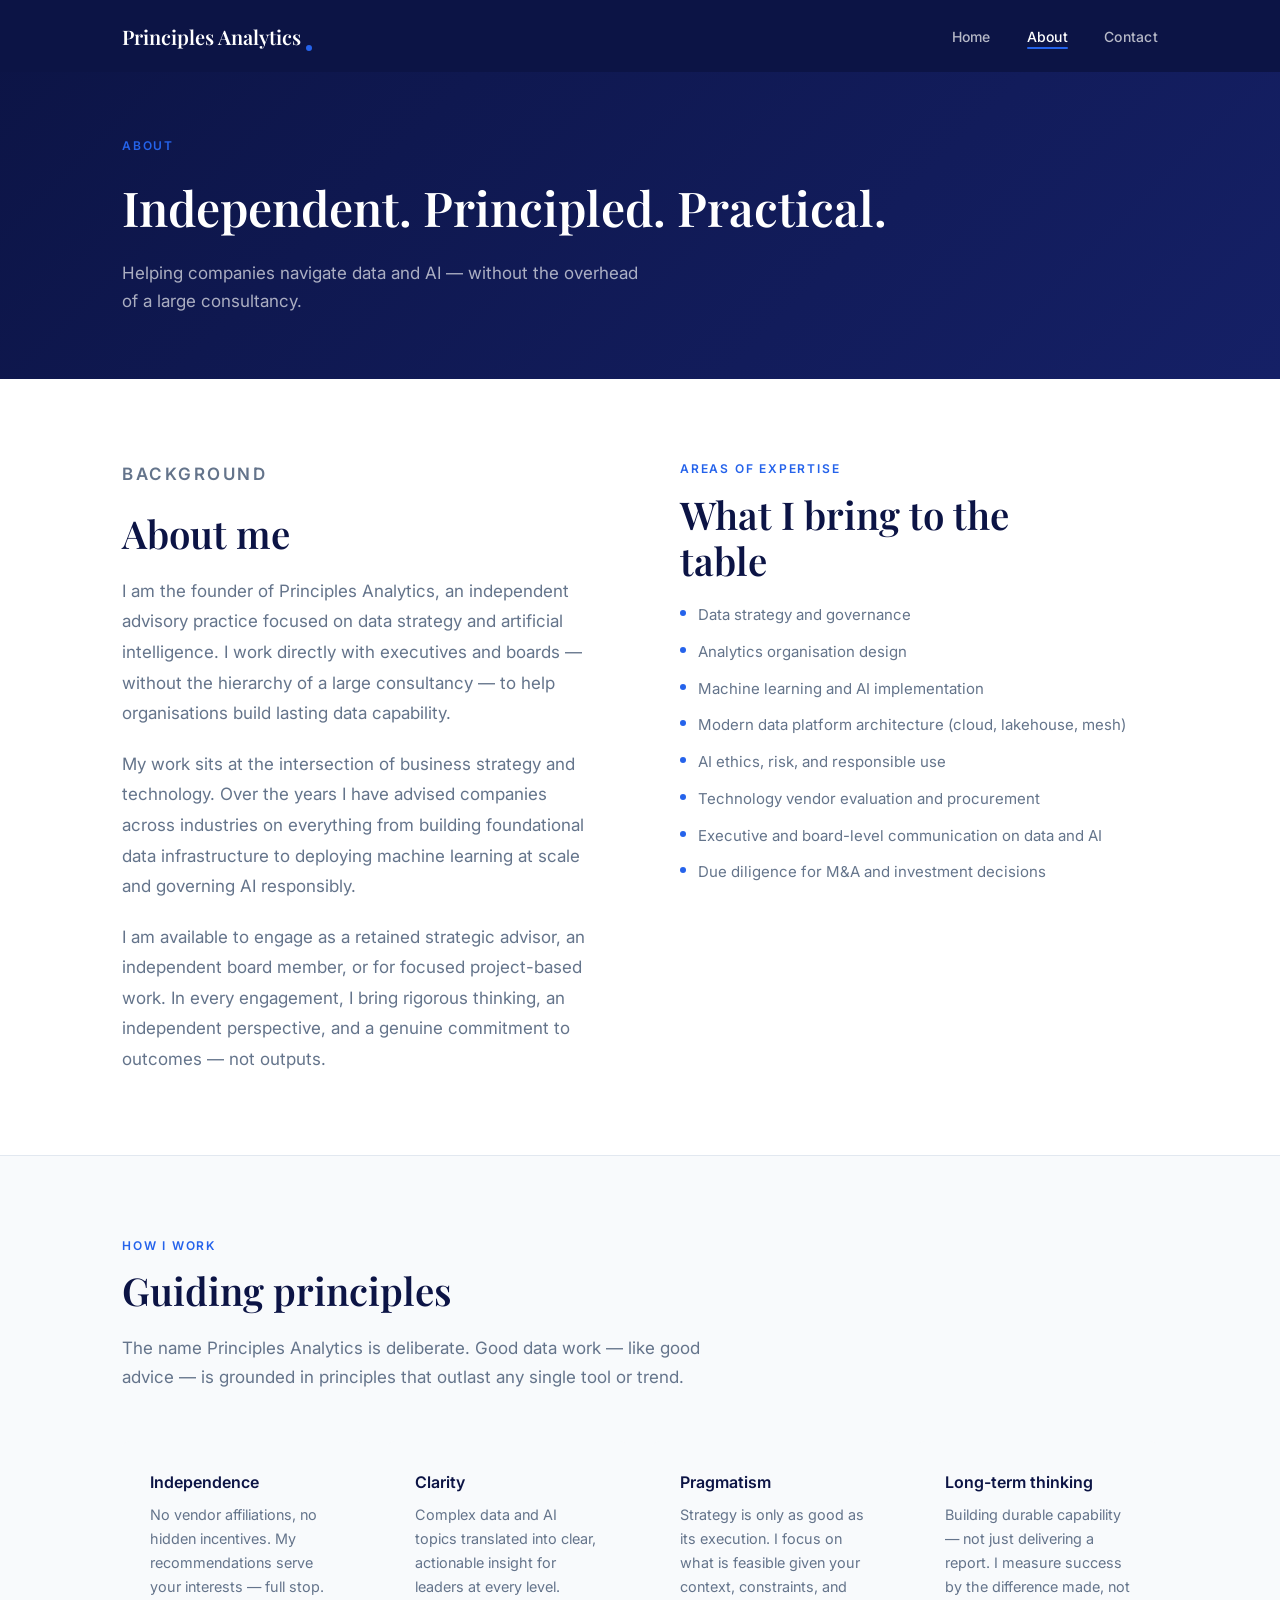
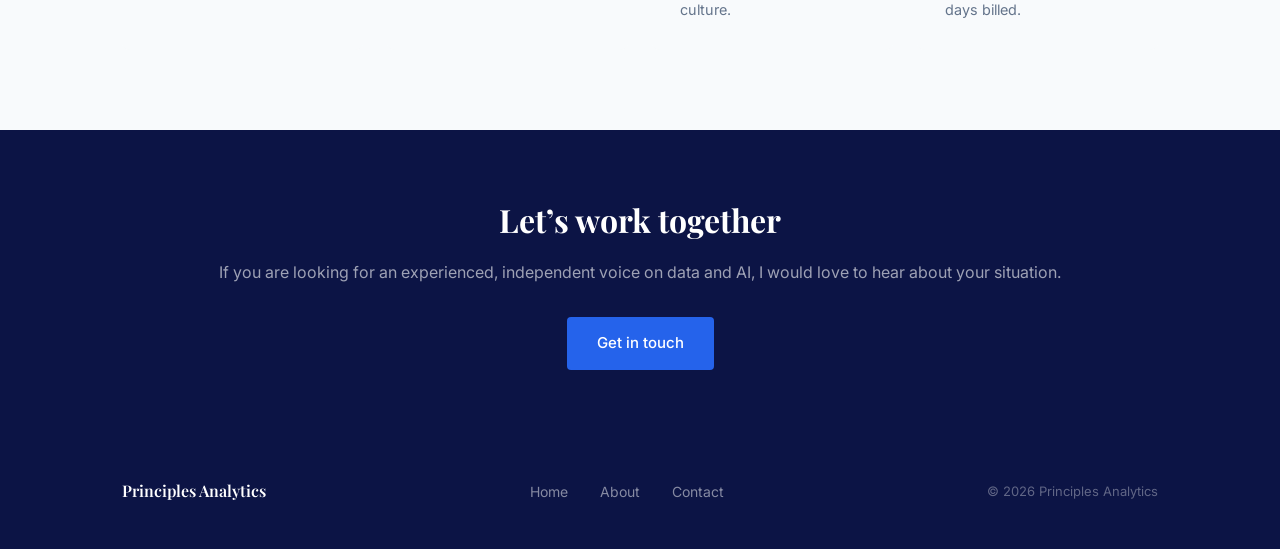
==== about.html @ 564d4ee7 "first commit Co-Authored-By: Claude Sonnet 4.6 <noreply@anthropic.com>" ====
<!DOCTYPE html>
<html lang="en">
<head>
  <meta charset="UTF-8" />
  <meta name="viewport" content="width=device-width, initial-scale=1.0" />
  <meta name="description" content="About Principles Analytics — independent data and AI advisor with deep expertise in analytics strategy, technology, and organisational transformation." />
  <title>About | Principles Analytics</title>
  <link rel="stylesheet" href="css/style.css" />
  <link rel="icon" type="image/svg+xml" href="assets/favicon.svg" />
</head>
<body>

  <!-- ─── NAV ──────────────────────────────────── -->
  <nav class="nav" role="navigation" aria-label="Main">
    <div class="nav__inner">
      <a href="index.html" class="nav__logo" aria-label="Principles Analytics home">
        <span class="nav__logo-name">Principles Analytics</span>
        <span class="nav__logo-dot" aria-hidden="true"></span>
      </a>
      <button class="nav__toggle" aria-label="Toggle menu" aria-expanded="false" id="navToggle">
        <span></span><span></span><span></span>
      </button>
      <ul class="nav__links" id="navLinks">
        <li><a href="index.html">Home</a></li>
        <li><a href="about.html" class="active">About</a></li>
        <li><a href="contact.html">Contact</a></li>
      </ul>
    </div>
  </nav>

  <!-- ─── PAGE HERO ────────────────────────────── -->
  <section class="page-hero" aria-labelledby="page-title">
    <div class="container">
      <p class="section-label">About</p>
      <h1 class="page-hero__title" id="page-title">Independent. Principled. Practical.</h1>
      <p class="page-hero__sub">
        Helping companies navigate data and AI — without the overhead of a large consultancy.
      </p>
    </div>
  </section>

  <!-- ─── ABOUT BODY ────────────────────────────── -->
  <section class="section" aria-labelledby="bio-title">
    <div class="container">
      <div class="about-body">

        <!-- Left: bio -->
        <div class="about-body__text">
          <p class="section-label">Background</p>
          <h2 class="section-title" id="bio-title">About me</h2>

          <p>
            I am the founder of Principles Analytics, an independent advisory practice
            focused on data strategy and artificial intelligence. I work directly with
            executives and boards — without the hierarchy of a large consultancy — to
            help organisations build lasting data capability.
          </p>
          <p>
            My work sits at the intersection of business strategy and technology. Over
            the years I have advised companies across industries on everything from
            building foundational data infrastructure to deploying machine learning at
            scale and governing AI responsibly.
          </p>
          <p>
            I am available to engage as a retained strategic advisor, an independent
            board member, or for focused project-based work. In every engagement,
            I bring rigorous thinking, an independent perspective, and a genuine
            commitment to outcomes — not outputs.
          </p>
        </div>

        <!-- Right: expertise -->
        <div>
          <p class="section-label">Areas of expertise</p>
          <h2 class="section-title" style="max-width: 340px;">What I bring to the table</h2>

          <ul class="expertise-list">
            <li>Data strategy and governance</li>
            <li>Analytics organisation design</li>
            <li>Machine learning and AI implementation</li>
            <li>Modern data platform architecture (cloud, lakehouse, mesh)</li>
            <li>AI ethics, risk, and responsible use</li>
            <li>Technology vendor evaluation and procurement</li>
            <li>Executive and board-level communication on data and AI</li>
            <li>Due diligence for M&amp;A and investment decisions</li>
          </ul>
        </div>

      </div>
    </div>
  </section>

  <hr class="divider" />

  <!-- ─── VALUES ────────────────────────────────── -->
  <section class="section" style="background: var(--light);" aria-labelledby="values-title">
    <div class="container">
      <p class="section-label">How I work</p>
      <h2 class="section-title" id="values-title">Guiding principles</h2>
      <p class="section-body">
        The name Principles Analytics is deliberate. Good data work — like good advice — is
        grounded in principles that outlast any single tool or trend.
      </p>
      <div class="values-grid">

        <div class="value-card">
          <h3 class="value-card__title">Independence</h3>
          <p class="value-card__body">
            No vendor affiliations, no hidden incentives. My recommendations
            serve your interests — full stop.
          </p>
        </div>

        <div class="value-card">
          <h3 class="value-card__title">Clarity</h3>
          <p class="value-card__body">
            Complex data and AI topics translated into clear, actionable insight
            for leaders at every level.
          </p>
        </div>

        <div class="value-card">
          <h3 class="value-card__title">Pragmatism</h3>
          <p class="value-card__body">
            Strategy is only as good as its execution. I focus on what is
            feasible given your context, constraints, and culture.
          </p>
        </div>

        <div class="value-card">
          <h3 class="value-card__title">Long-term thinking</h3>
          <p class="value-card__body">
            Building durable capability — not just delivering a report.
            I measure success by the difference made, not days billed.
          </p>
        </div>

      </div>
    </div>
  </section>

  <!-- ─── CTA BAND ──────────────────────────────── -->
  <section class="cta-band" aria-labelledby="cta-title">
    <div class="container">
      <h2 class="cta-band__title" id="cta-title">Let&rsquo;s work together</h2>
      <p class="cta-band__sub">
        If you are looking for an experienced, independent voice on data and AI,
        I would love to hear about your situation.
      </p>
      <a href="contact.html" class="btn btn-primary">Get in touch</a>
    </div>
  </section>

  <!-- ─── FOOTER ────────────────────────────────── -->
  <footer class="footer">
    <div class="container">
      <div class="footer__inner">
        <span class="footer__brand">Principles Analytics</span>
        <ul class="footer__links">
          <li><a href="index.html">Home</a></li>
          <li><a href="about.html">About</a></li>
          <li><a href="contact.html">Contact</a></li>
        </ul>
        <span class="footer__copy">&copy; <span id="year"></span> Principles Analytics</span>
      </div>
    </div>
  </footer>

  <script>
    document.getElementById('year').textContent = new Date().getFullYear();
    const toggle = document.getElementById('navToggle');
    const links  = document.getElementById('navLinks');
    toggle.addEventListener('click', () => {
      const open = links.classList.toggle('open');
      toggle.setAttribute('aria-expanded', open);
    });
  </script>

</body>
</html>
---- css/style.css ----
/* =============================================
   Principles Analytics — Main Stylesheet
   ============================================= */

@import url('https://fonts.googleapis.com/css2?family=Inter:wght@300;400;500;600;700&family=Playfair+Display:wght@400;600&display=swap');

:root {
  --navy:        #0c1445;
  --navy-mid:    #152066;
  --accent:      #2563eb;
  --accent-light:#dbeafe;
  --light:       #f8fafc;
  --white:       #ffffff;
  --text:        #1e293b;
  --text-muted:  #64748b;
  --border:      #e2e8f0;
  --max-w:       1100px;
  --nav-h:       72px;
}

*, *::before, *::after {
  margin: 0;
  padding: 0;
  box-sizing: border-box;
}

html { scroll-behavior: smooth; }

body {
  font-family: 'Inter', system-ui, sans-serif;
  color: var(--text);
  background: var(--white);
  line-height: 1.65;
  font-size: 16px;
  -webkit-font-smoothing: antialiased;
}

img { display: block; max-width: 100%; }
a   { color: inherit; text-decoration: none; }

/* ─── UTILITIES ──────────────────────────────── */

.container {
  max-width: var(--max-w);
  margin: 0 auto;
  padding: 0 2rem;
}

.section { padding: 5rem 0; }

.section-label {
  font-size: 0.75rem;
  font-weight: 600;
  letter-spacing: 0.15em;
  text-transform: uppercase;
  color: var(--accent);
  margin-bottom: 0.75rem;
}

.section-title {
  font-family: 'Playfair Display', Georgia, serif;
  font-size: clamp(1.75rem, 3vw, 2.5rem);
  font-weight: 600;
  color: var(--navy);
  line-height: 1.2;
  margin-bottom: 1.25rem;
}

.section-body {
  font-size: 1.0625rem;
  color: var(--text-muted);
  max-width: 600px;
  line-height: 1.75;
}

.divider {
  border: none;
  border-top: 1px solid var(--border);
  margin: 0;
}

/* ─── BUTTON ─────────────────────────────────── */

.btn {
  display: inline-flex;
  align-items: center;
  gap: 0.5rem;
  padding: 0.75rem 1.75rem;
  border-radius: 4px;
  font-size: 0.9375rem;
  font-weight: 500;
  transition: all 0.2s ease;
  cursor: pointer;
  border: 2px solid transparent;
}

.btn-primary {
  background: var(--accent);
  color: var(--white);
}
.btn-primary:hover { background: #1d4ed8; }

.btn-outline {
  border-color: rgba(255,255,255,0.5);
  color: var(--white);
}
.btn-outline:hover {
  border-color: var(--white);
  background: rgba(255,255,255,0.1);
}

/* ─── NAV ────────────────────────────────────── */

.nav {
  position: fixed;
  top: 0; left: 0; right: 0;
  height: var(--nav-h);
  background: var(--navy);
  z-index: 100;
  display: flex;
  align-items: center;
}

.nav__inner {
  max-width: var(--max-w);
  width: 100%;
  margin: 0 auto;
  padding: 0 2rem;
  display: flex;
  align-items: center;
  justify-content: space-between;
}

.nav__logo {
  display: flex;
  align-items: baseline;
  gap: 0.2rem;
}

.nav__logo-name {
  font-family: 'Playfair Display', Georgia, serif;
  font-size: 1.25rem;
  font-weight: 600;
  color: var(--white);
}

.nav__logo-dot {
  width: 6px;
  height: 6px;
  border-radius: 50%;
  background: var(--accent);
  margin-left: 2px;
  margin-bottom: 2px;
  flex-shrink: 0;
  align-self: flex-end;
}

.nav__links {
  display: flex;
  align-items: center;
  gap: 2.25rem;
  list-style: none;
}

.nav__links a {
  font-size: 0.875rem;
  font-weight: 500;
  color: rgba(255,255,255,0.7);
  transition: color 0.2s;
  letter-spacing: 0.02em;
}

.nav__links a:hover,
.nav__links a.active { color: var(--white); }

.nav__links a.active {
  position: relative;
}
.nav__links a.active::after {
  content: '';
  position: absolute;
  bottom: -4px; left: 0; right: 0;
  height: 2px;
  background: var(--accent);
  border-radius: 2px;
}

/* mobile hamburger */
.nav__toggle {
  display: none;
  flex-direction: column;
  gap: 5px;
  background: none;
  border: none;
  cursor: pointer;
  padding: 4px;
}
.nav__toggle span {
  display: block;
  width: 24px; height: 2px;
  background: var(--white);
  border-radius: 2px;
  transition: all 0.25s;
}

/* ─── HERO ───────────────────────────────────── */

.hero {
  min-height: 100vh;
  background: linear-gradient(150deg, #0c1445 0%, #152066 55%, #1a2a7a 100%);
  display: flex;
  align-items: center;
  padding-top: var(--nav-h);
  position: relative;
  overflow: hidden;
}

/* subtle grid overlay */
.hero::before {
  content: '';
  position: absolute;
  inset: 0;
  background-image:
    linear-gradient(rgba(255,255,255,0.03) 1px, transparent 1px),
    linear-gradient(90deg, rgba(255,255,255,0.03) 1px, transparent 1px);
  background-size: 60px 60px;
  pointer-events: none;
}

.hero__content {
  position: relative;
  max-width: 700px;
}

.hero__eyebrow {
  display: inline-flex;
  align-items: center;
  gap: 0.6rem;
  font-size: 0.8125rem;
  font-weight: 500;
  letter-spacing: 0.12em;
  text-transform: uppercase;
  color: rgba(255,255,255,0.55);
  margin-bottom: 1.5rem;
}
.hero__eyebrow::before {
  content: '';
  display: block;
  width: 28px; height: 1px;
  background: var(--accent);
}

.hero__title {
  font-family: 'Playfair Display', Georgia, serif;
  font-size: clamp(2.4rem, 5vw, 3.75rem);
  font-weight: 600;
  color: var(--white);
  line-height: 1.12;
  margin-bottom: 1.5rem;
}

.hero__title em {
  font-style: normal;
  color: #93b4fd;
}

.hero__sub {
  font-size: 1.0625rem;
  color: rgba(255,255,255,0.65);
  line-height: 1.75;
  max-width: 540px;
  margin-bottom: 2.5rem;
}

.hero__cta {
  display: flex;
  gap: 1rem;
  flex-wrap: wrap;
}

.hero__scroll {
  position: absolute;
  bottom: 2.5rem;
  left: 50%;
  transform: translateX(-50%);
  display: flex;
  flex-direction: column;
  align-items: center;
  gap: 0.5rem;
  color: rgba(255,255,255,0.35);
  font-size: 0.75rem;
  letter-spacing: 0.1em;
  text-transform: uppercase;
  animation: bounce 2s infinite;
}
.hero__scroll::after {
  content: '';
  display: block;
  width: 1px; height: 40px;
  background: rgba(255,255,255,0.2);
}

@keyframes bounce {
  0%, 100% { transform: translateX(-50%) translateY(0); }
  50%       { transform: translateX(-50%) translateY(6px); }
}

/* ─── SERVICES ───────────────────────────────── */

.services { background: var(--white); }

.services__grid {
  display: grid;
  grid-template-columns: repeat(auto-fit, minmax(280px, 1fr));
  gap: 2rem;
  margin-top: 3rem;
}

.service-card {
  padding: 2rem;
  border: 1px solid var(--border);
  border-radius: 8px;
  transition: box-shadow 0.2s, transform 0.2s;
}
.service-card:hover {
  box-shadow: 0 8px 30px rgba(0,0,0,0.08);
  transform: translateY(-2px);
}

.service-card__icon {
  width: 44px; height: 44px;
  background: var(--accent-light);
  border-radius: 8px;
  display: flex;
  align-items: center;
  justify-content: center;
  margin-bottom: 1.25rem;
  font-size: 1.25rem;
}

.service-card__title {
  font-size: 1.0625rem;
  font-weight: 600;
  color: var(--navy);
  margin-bottom: 0.6rem;
}

.service-card__body {
  font-size: 0.9375rem;
  color: var(--text-muted);
  line-height: 1.7;
}

/* ─── CTA BAND ───────────────────────────────── */

.cta-band {
  background: var(--navy);
  padding: 4rem 0;
  text-align: center;
}

.cta-band__title {
  font-family: 'Playfair Display', Georgia, serif;
  font-size: clamp(1.5rem, 2.5vw, 2rem);
  color: var(--white);
  margin-bottom: 0.75rem;
}

.cta-band__sub {
  color: rgba(255,255,255,0.6);
  font-size: 1rem;
  margin-bottom: 2rem;
}

/* ─── ABOUT PAGE ─────────────────────────────── */

.page-hero {
  background: linear-gradient(135deg, var(--navy) 0%, var(--navy-mid) 100%);
  padding: calc(var(--nav-h) + 4rem) 0 4rem;
  color: var(--white);
}

.page-hero__title {
  font-family: 'Playfair Display', Georgia, serif;
  font-size: clamp(2rem, 4vw, 3rem);
  font-weight: 600;
  color: var(--white);
  margin-bottom: 0.75rem;
}

.page-hero__sub {
  color: rgba(255,255,255,0.65);
  font-size: 1.0625rem;
  max-width: 520px;
}

.about-body {
  display: grid;
  grid-template-columns: 1fr 1fr;
  gap: 5rem;
  align-items: start;
}

.about-body__text p {
  font-size: 1.0625rem;
  color: var(--text-muted);
  line-height: 1.8;
  margin-bottom: 1.25rem;
}

.about-body__text p:last-child { margin-bottom: 0; }

.expertise-list {
  list-style: none;
  display: flex;
  flex-direction: column;
  gap: 0.75rem;
  margin-top: 0.5rem;
}

.expertise-list li {
  display: flex;
  align-items: flex-start;
  gap: 0.75rem;
  font-size: 0.9375rem;
  color: var(--text-muted);
}

.expertise-list li::before {
  content: '';
  display: block;
  width: 6px; height: 6px;
  border-radius: 50%;
  background: var(--accent);
  flex-shrink: 0;
  margin-top: 7px;
}

.values-grid {
  display: grid;
  grid-template-columns: repeat(auto-fit, minmax(220px, 1fr));
  gap: 1.5rem;
  margin-top: 3rem;
}

.value-card {
  background: var(--light);
  border-radius: 8px;
  padding: 1.75rem;
}

.value-card__title {
  font-size: 1rem;
  font-weight: 600;
  color: var(--navy);
  margin-bottom: 0.5rem;
}

.value-card__body {
  font-size: 0.9rem;
  color: var(--text-muted);
  line-height: 1.65;
}

/* ─── CONTACT PAGE ───────────────────────────── */

.contact-grid {
  display: grid;
  grid-template-columns: 1fr 1.5fr;
  gap: 5rem;
  align-items: start;
}

.contact-info__item {
  display: flex;
  align-items: flex-start;
  gap: 1rem;
  margin-bottom: 1.75rem;
}

.contact-info__icon {
  width: 42px; height: 42px;
  background: var(--accent-light);
  border-radius: 8px;
  display: flex;
  align-items: center;
  justify-content: center;
  font-size: 1.1rem;
  flex-shrink: 0;
}

.contact-info__label {
  font-size: 0.8125rem;
  font-weight: 600;
  letter-spacing: 0.08em;
  text-transform: uppercase;
  color: var(--text-muted);
  margin-bottom: 0.2rem;
}

.contact-info__value {
  font-size: 0.9375rem;
  color: var(--text);
}

.contact-info__value a:hover { color: var(--accent); }

/* Form */
.form-group {
  margin-bottom: 1.25rem;
}

.form-group label {
  display: block;
  font-size: 0.875rem;
  font-weight: 500;
  color: var(--text);
  margin-bottom: 0.4rem;
}

.form-group input,
.form-group select,
.form-group textarea {
  width: 100%;
  padding: 0.75rem 1rem;
  border: 1px solid var(--border);
  border-radius: 4px;
  font-size: 0.9375rem;
  font-family: inherit;
  color: var(--text);
  background: var(--white);
  transition: border-color 0.2s, box-shadow 0.2s;
  outline: none;
}

.form-group input:focus,
.form-group select:focus,
.form-group textarea:focus {
  border-color: var(--accent);
  box-shadow: 0 0 0 3px rgba(37,99,235,0.12);
}

.form-group textarea { resize: vertical; min-height: 130px; }

.form-row {
  display: grid;
  grid-template-columns: 1fr 1fr;
  gap: 1rem;
}

/* ─── FOOTER ─────────────────────────────────── */

.footer {
  background: var(--navy);
  padding: 2.75rem 0;
}

.footer__inner {
  display: flex;
  align-items: center;
  justify-content: space-between;
  flex-wrap: wrap;
  gap: 1rem;
}

.footer__brand {
  font-family: 'Playfair Display', Georgia, serif;
  font-size: 1rem;
  font-weight: 600;
  color: var(--white);
}

.footer__links {
  display: flex;
  gap: 2rem;
  list-style: none;
}

.footer__links a {
  font-size: 0.875rem;
  color: rgba(255,255,255,0.5);
  transition: color 0.2s;
}
.footer__links a:hover { color: var(--white); }

.footer__copy {
  font-size: 0.8125rem;
  color: rgba(255,255,255,0.35);
}

/* ─── RESPONSIVE ─────────────────────────────── */

@media (max-width: 768px) {
  .section { padding: 3.5rem 0; }

  .nav__links { display: none; }
  .nav__links.open {
    display: flex;
    flex-direction: column;
    position: fixed;
    top: var(--nav-h);
    left: 0; right: 0;
    background: var(--navy);
    padding: 1.5rem 2rem 2rem;
    gap: 1.5rem;
    border-top: 1px solid rgba(255,255,255,0.08);
  }
  .nav__toggle { display: flex; }

  .about-body  { grid-template-columns: 1fr; gap: 2.5rem; }
  .contact-grid { grid-template-columns: 1fr; gap: 3rem; }
  .form-row    { grid-template-columns: 1fr; }

  .footer__inner { flex-direction: column; align-items: flex-start; gap: 1.5rem; }
  .footer__links { gap: 1.25rem; }
}
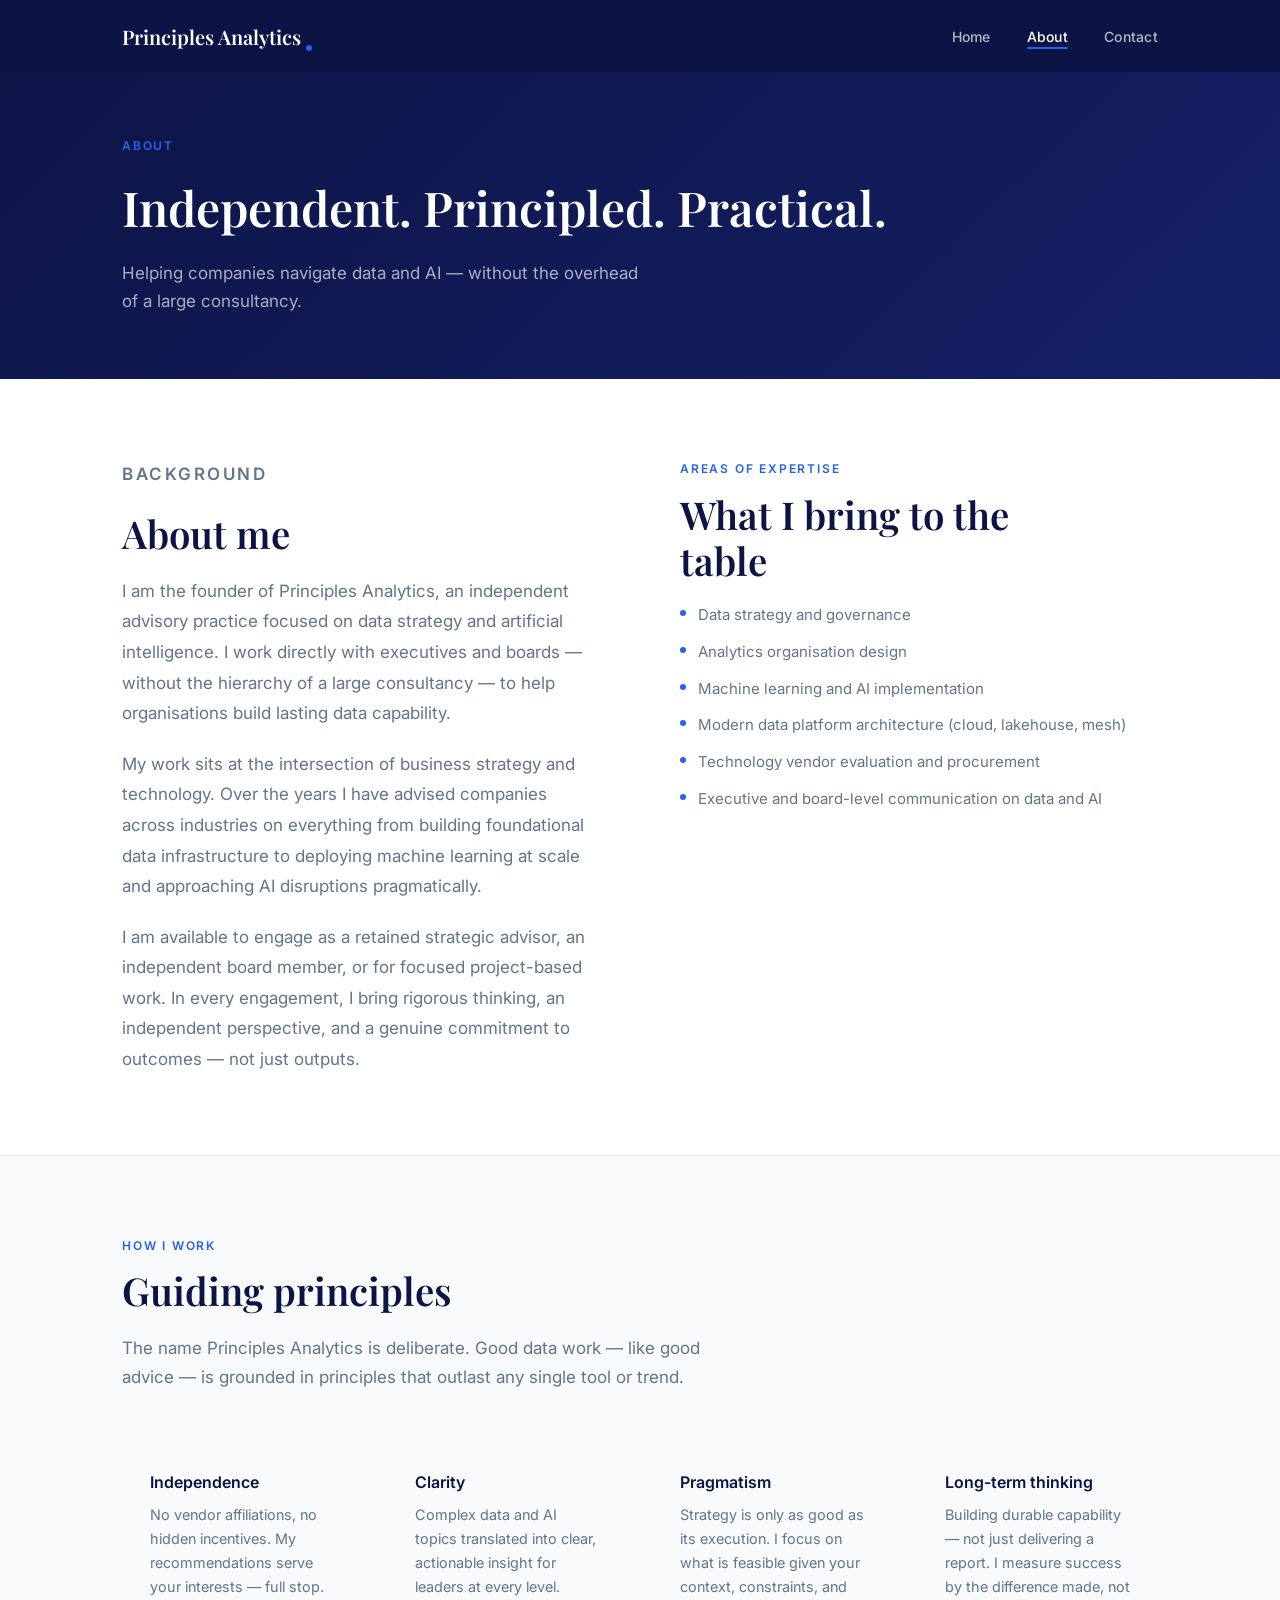
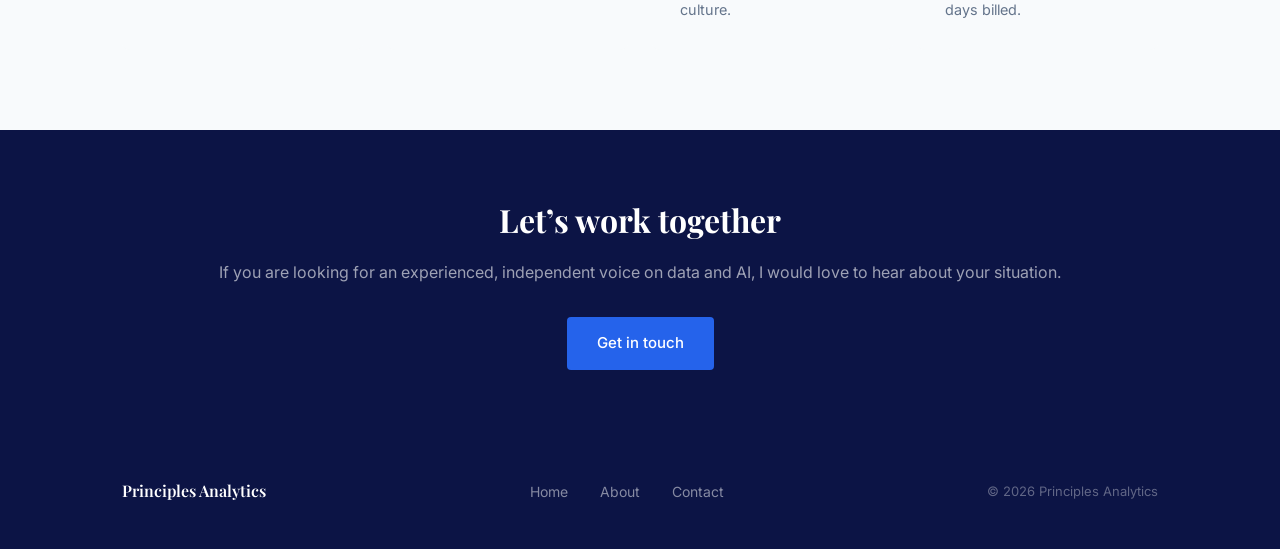
==== commit d1d0a58f: "added logos and some text edits" ====
--- a/about.html
+++ b/about.html
@@ -59,13 +59,13 @@
             My work sits at the intersection of business strategy and technology. Over
             the years I have advised companies across industries on everything from
             building foundational data infrastructure to deploying machine learning at
-            scale and governing AI responsibly.
+            scale and approaching AI disruptions pragmatically.
           </p>
           <p>
             I am available to engage as a retained strategic advisor, an independent
             board member, or for focused project-based work. In every engagement,
             I bring rigorous thinking, an independent perspective, and a genuine
-            commitment to outcomes — not outputs.
+            commitment to outcomes — not just outputs.
           </p>
         </div>
 
@@ -79,10 +79,8 @@
             <li>Analytics organisation design</li>
             <li>Machine learning and AI implementation</li>
             <li>Modern data platform architecture (cloud, lakehouse, mesh)</li>
-            <li>AI ethics, risk, and responsible use</li>
             <li>Technology vendor evaluation and procurement</li>
             <li>Executive and board-level communication on data and AI</li>
-            <li>Due diligence for M&amp;A and investment decisions</li>
           </ul>
         </div>
 
--- a/css/style.css
+++ b/css/style.css
@@ -350,6 +350,39 @@
   color: var(--text-muted);
   line-height: 1.7;
 }
+
+/* ─── CLIENTS ────────────────────────────────── */
+
+.clients { background: var(--light); }
+
+.clients__logos {
+  display: flex;
+  align-items: center;
+  justify-content: center;
+  flex-wrap: wrap;
+  gap: 2.5rem 4rem;
+  margin-top: 3rem;
+}
+
+.clients__logo {
+  height: 40px;
+  width: auto;
+  max-width: 140px;
+  object-fit: contain;
+  /* filter: grayscale(100%) opacity(0.5); */
+  transition: filter 0.2s;
+}
+
+/* .clients__logo:hover {
+  filter: grayscale(0%) opacity(1);
+} */
+
+/* Per-logo size overrides — adjust height to taste */
+.clients__logo--letemps    { height: 70px; }
+.clients__logo--strategysa { height: 70px; }
+.clients__logo--opifex     { height: 70px; }
+.clients__logo--netzero    { height: 90px; }
+.clients__logo--scala      { height: 90px; }
 
 /* ─── CTA BAND ───────────────────────────────── */
 
